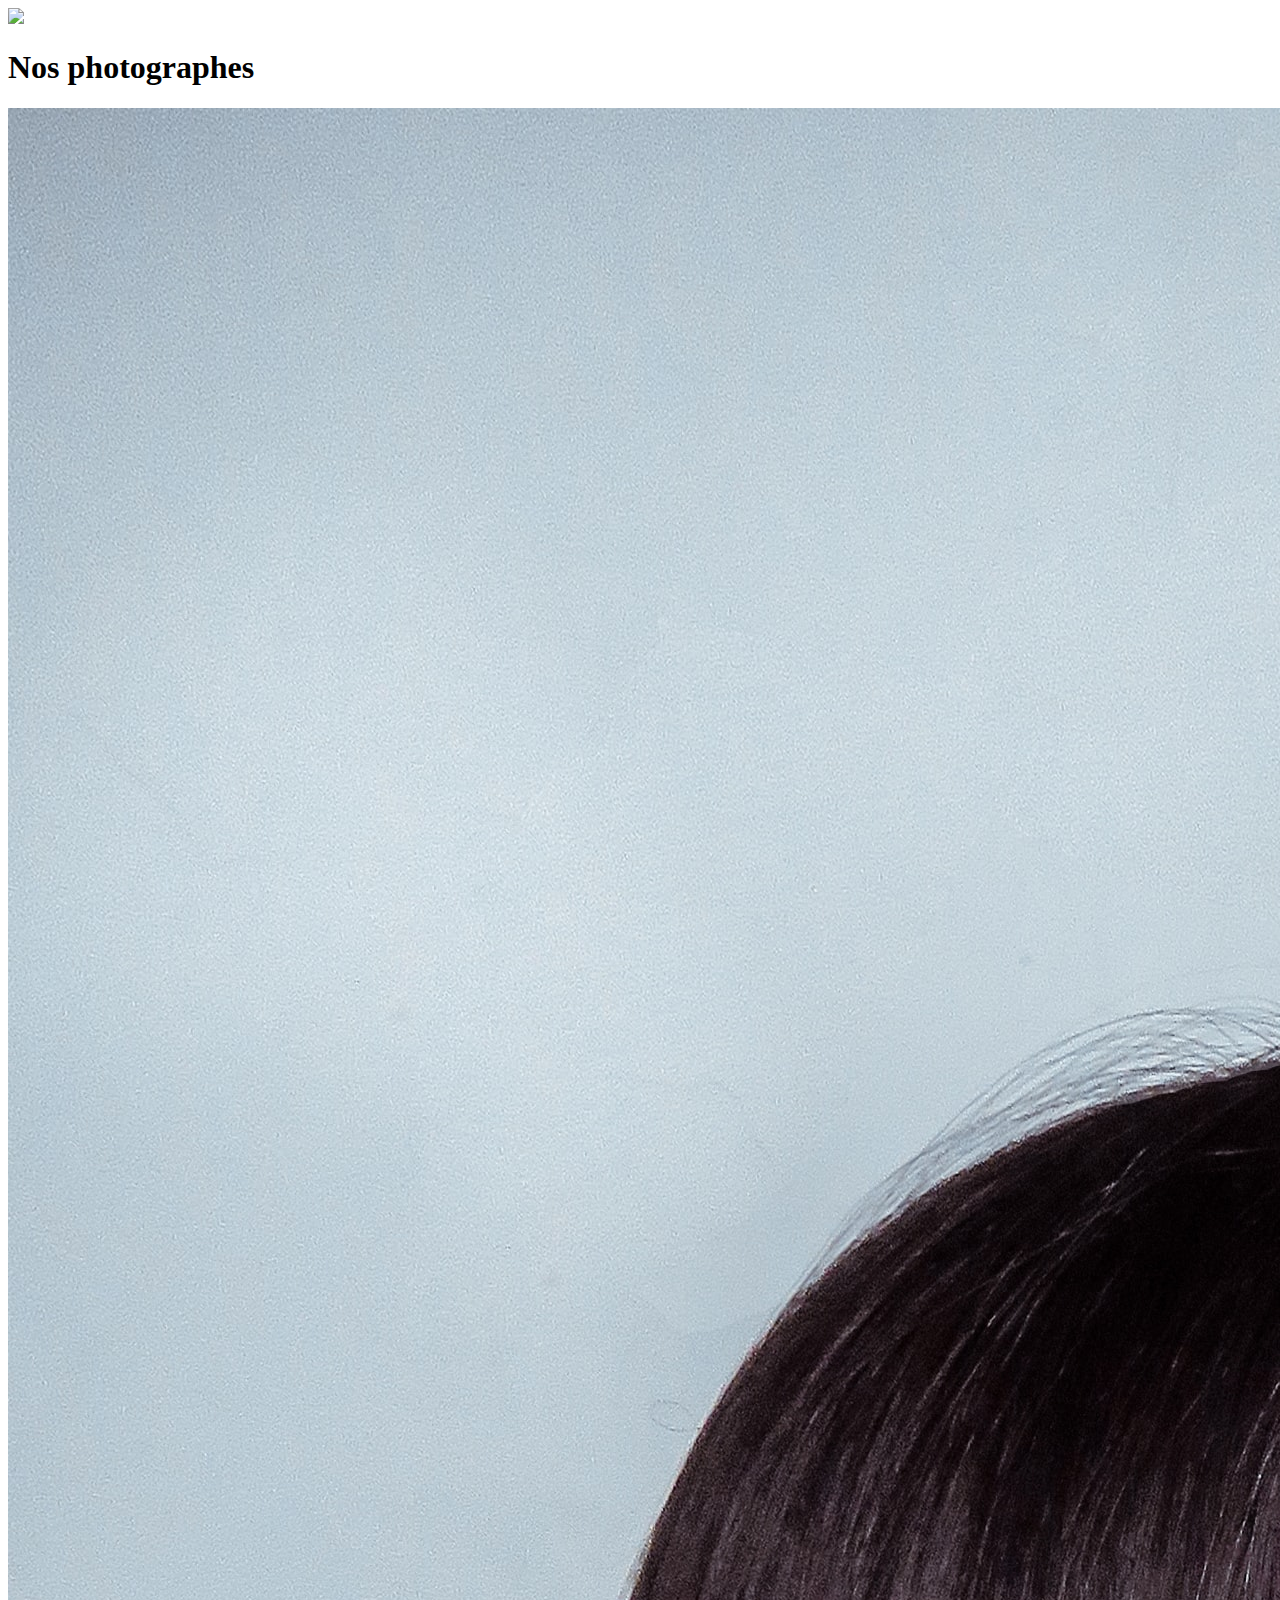
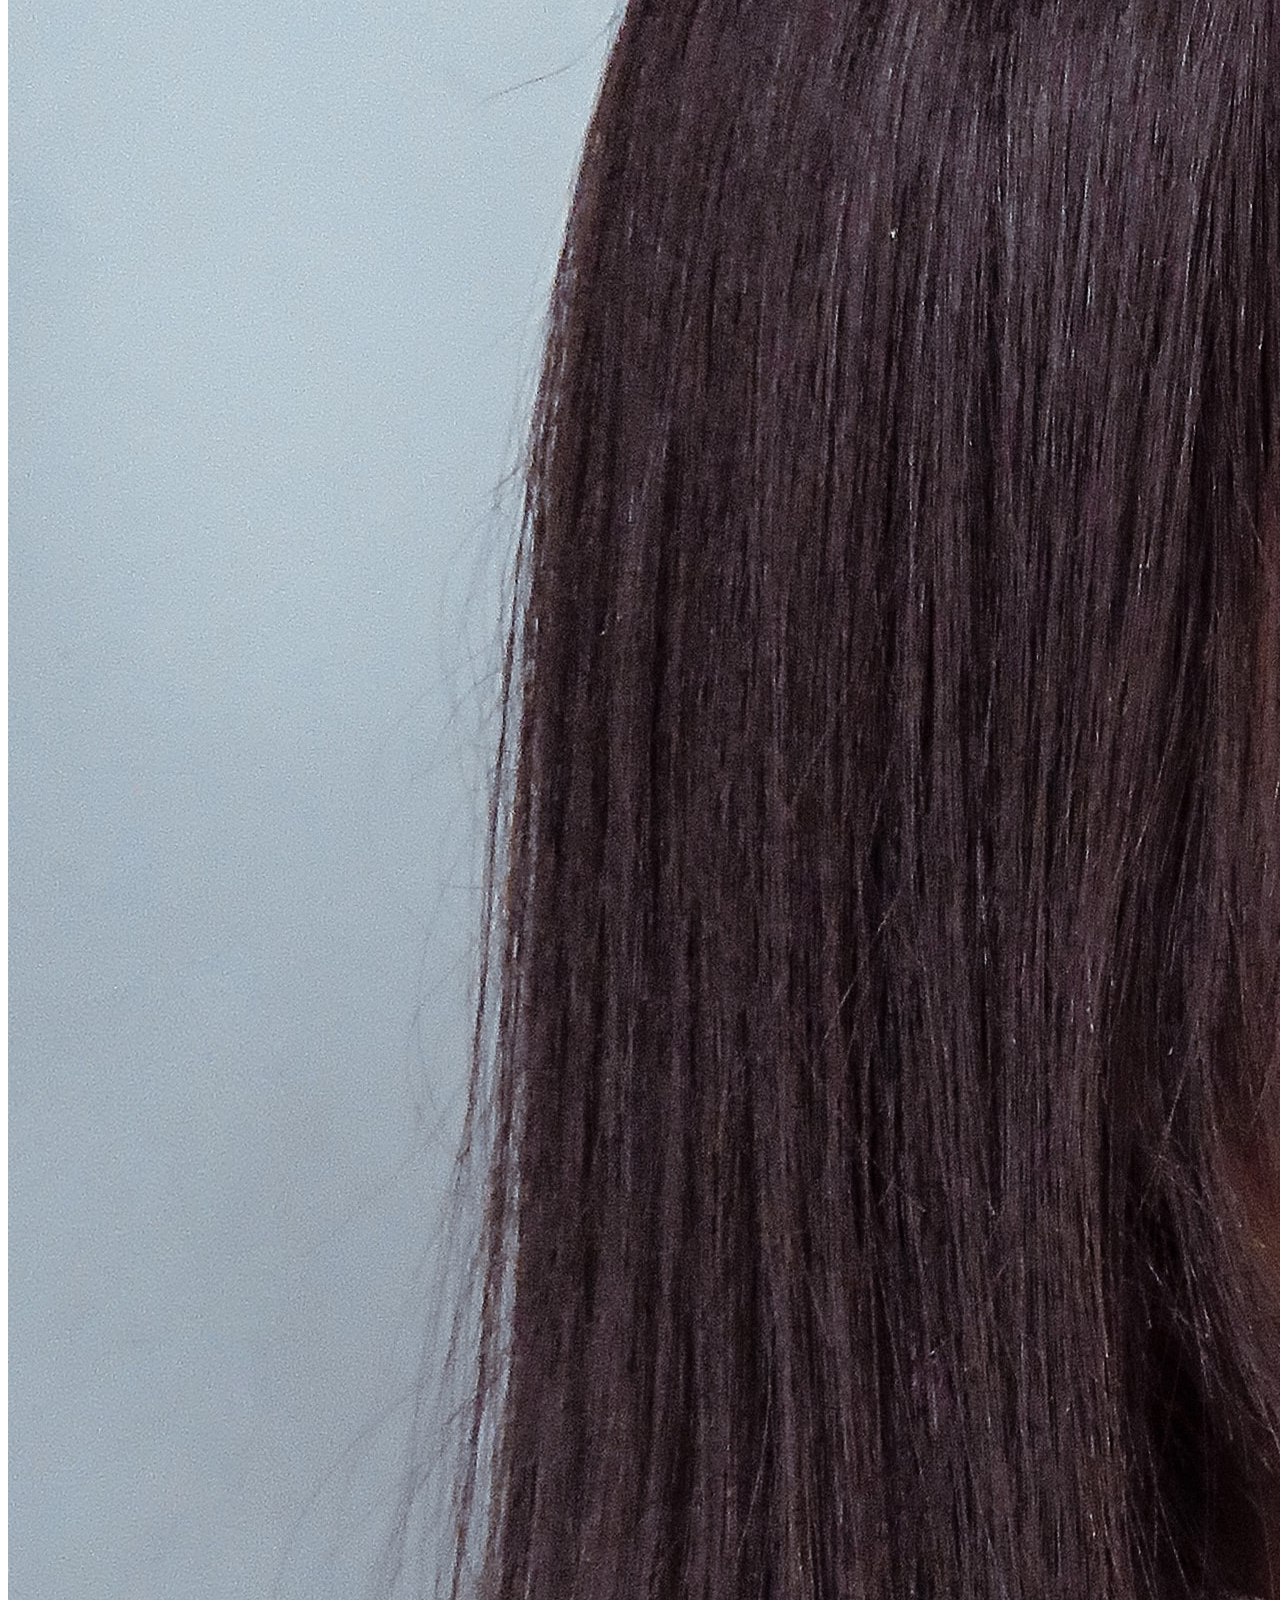
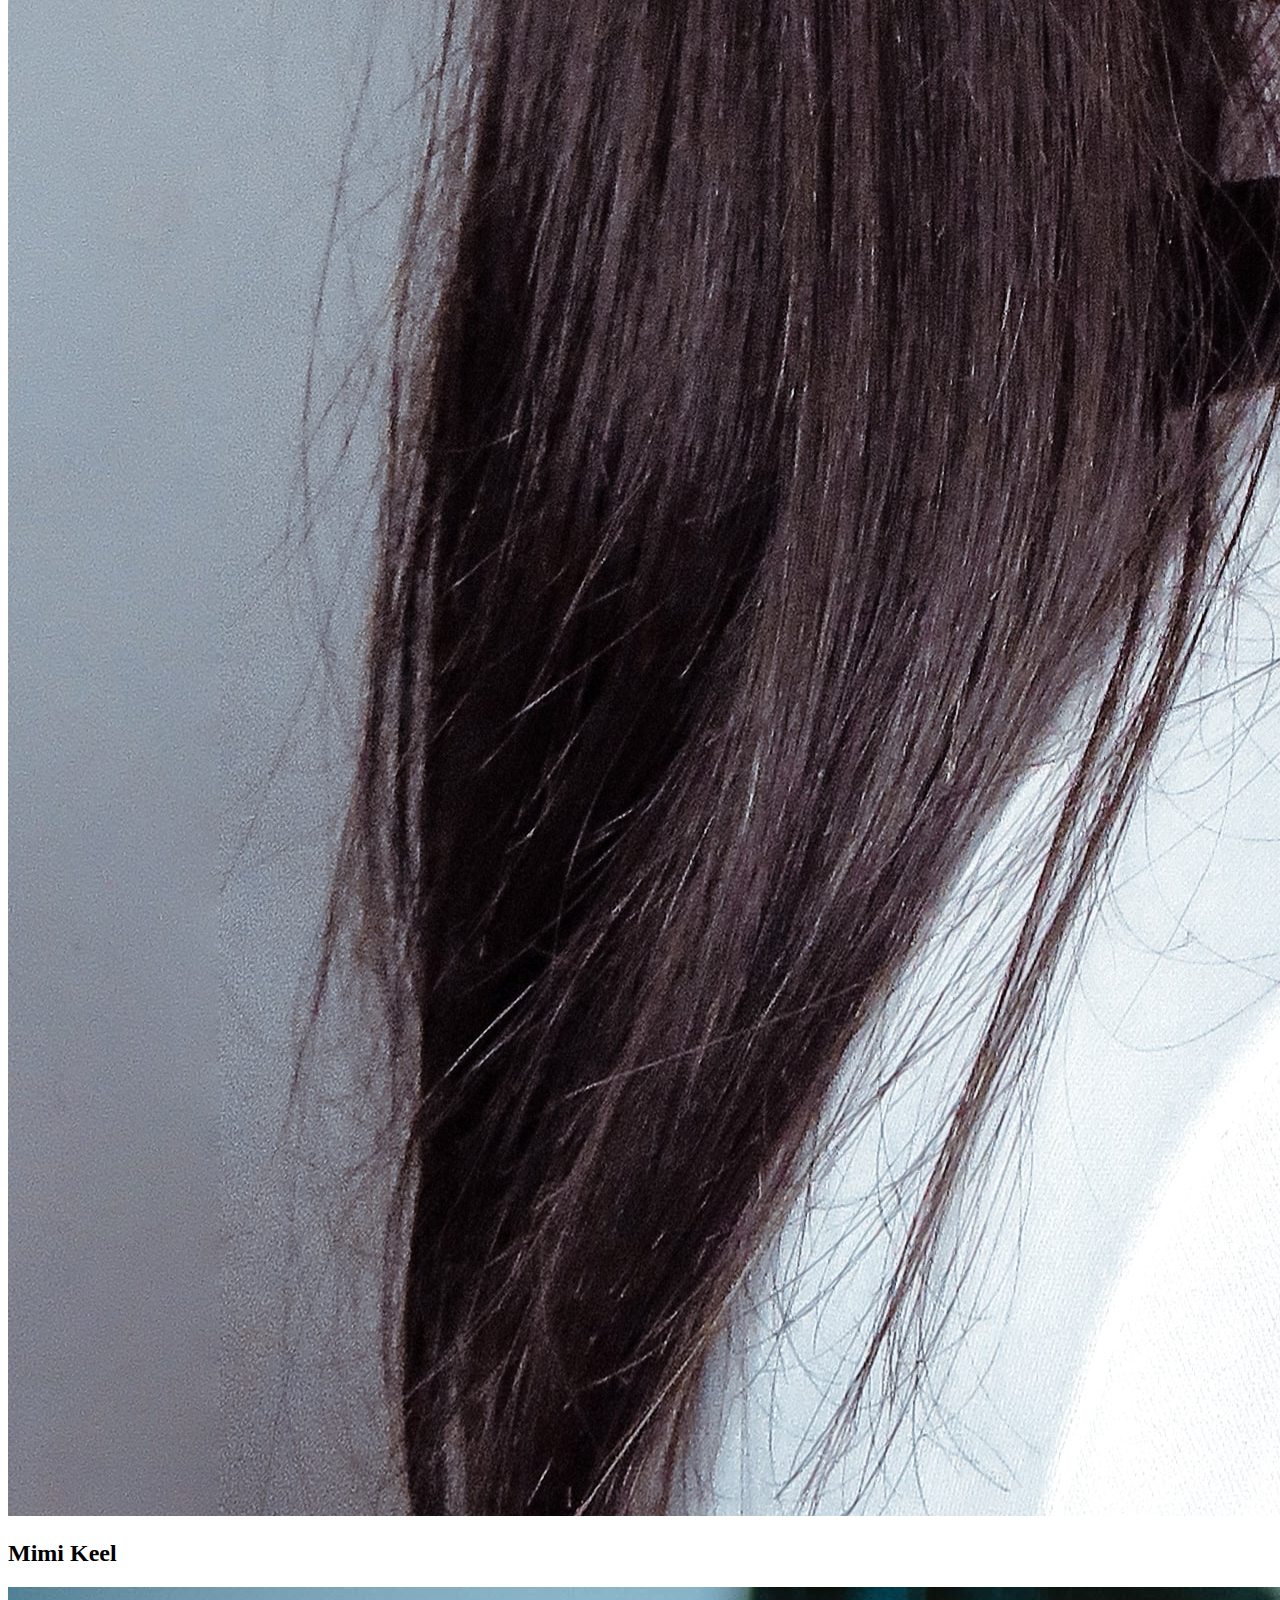
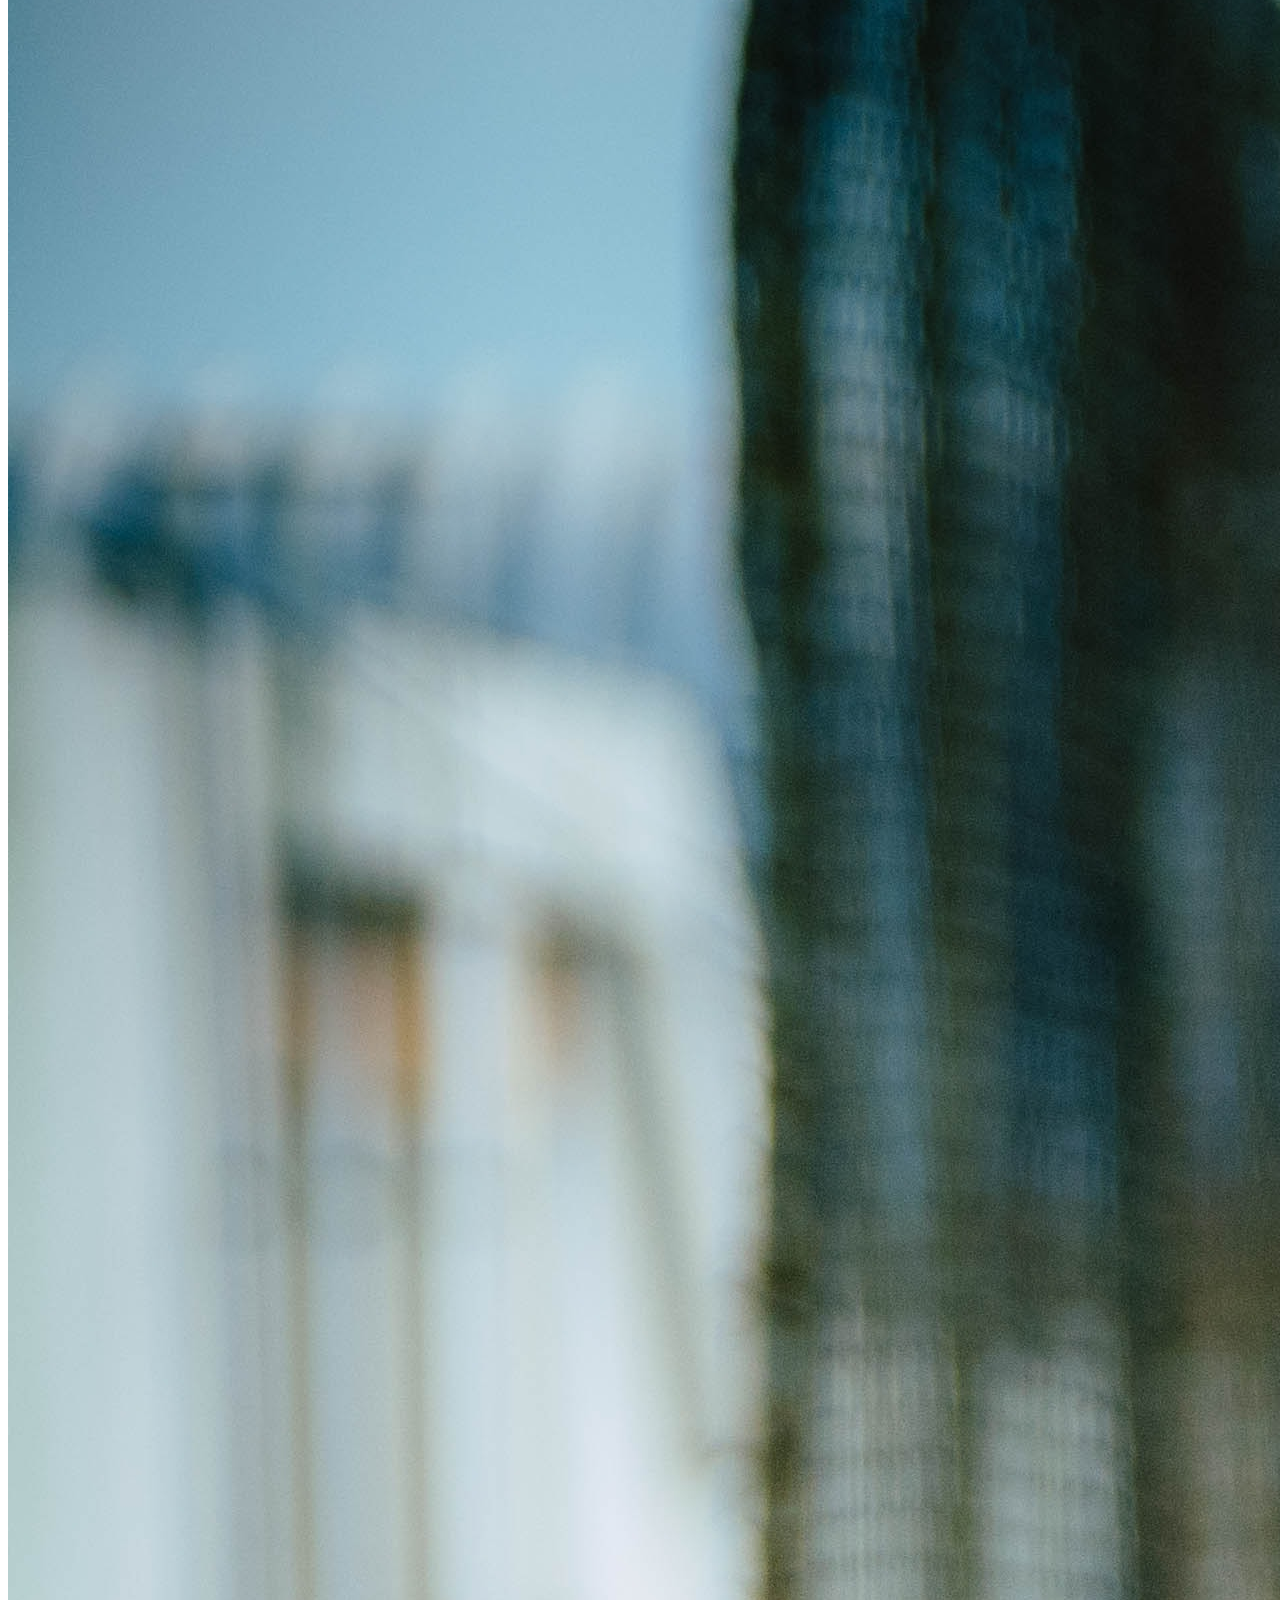
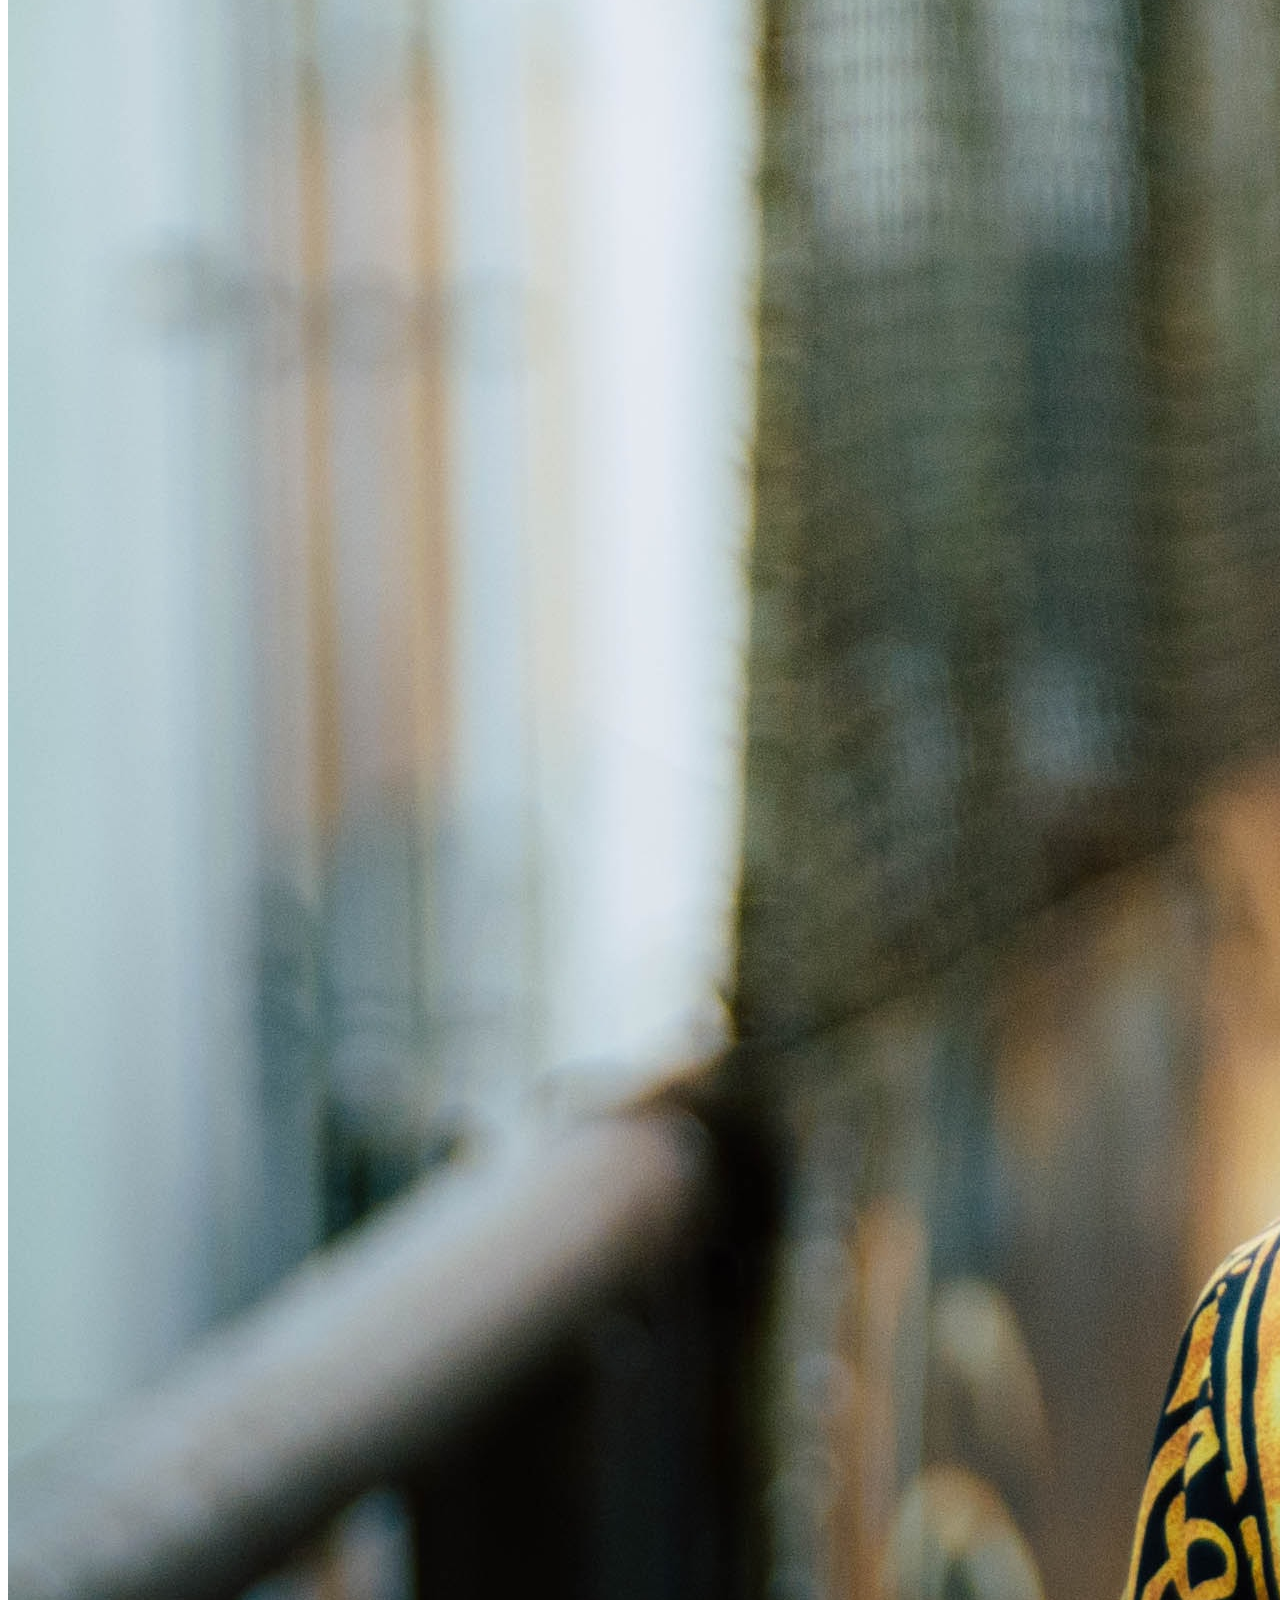
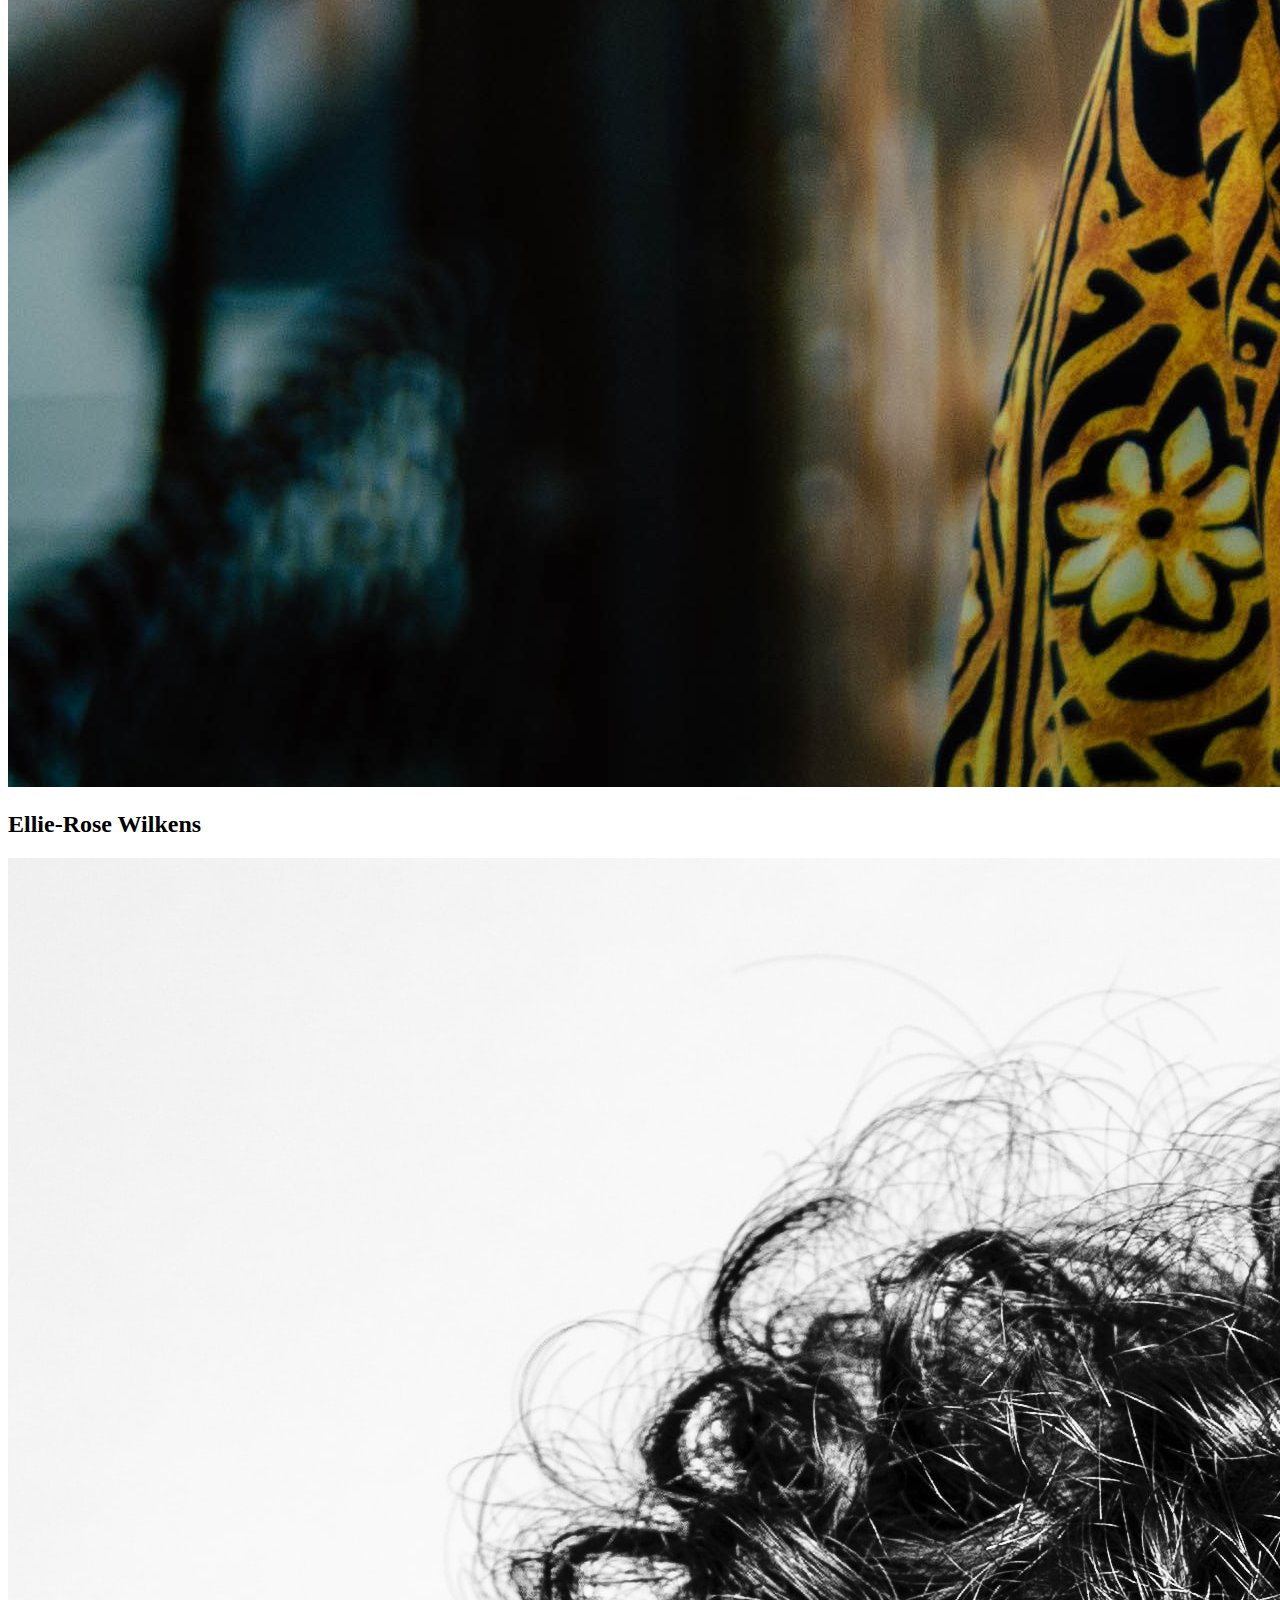
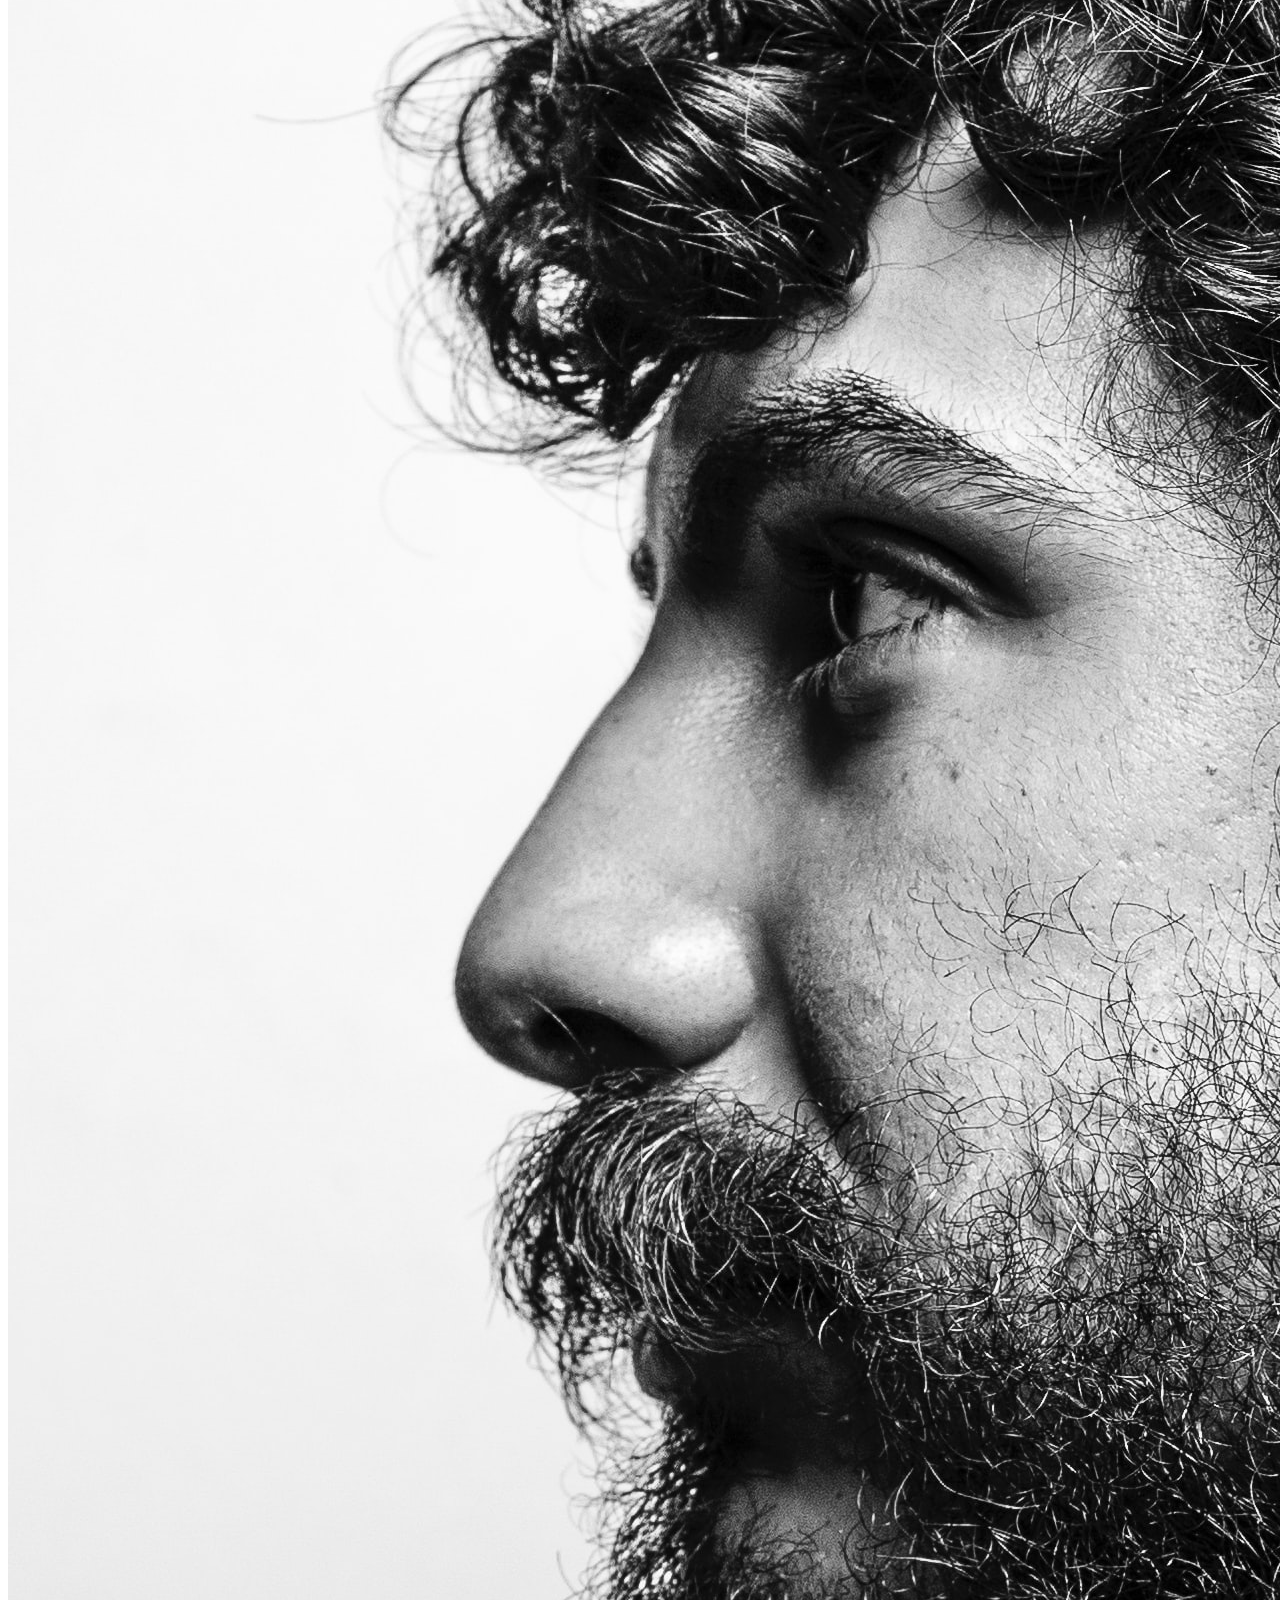
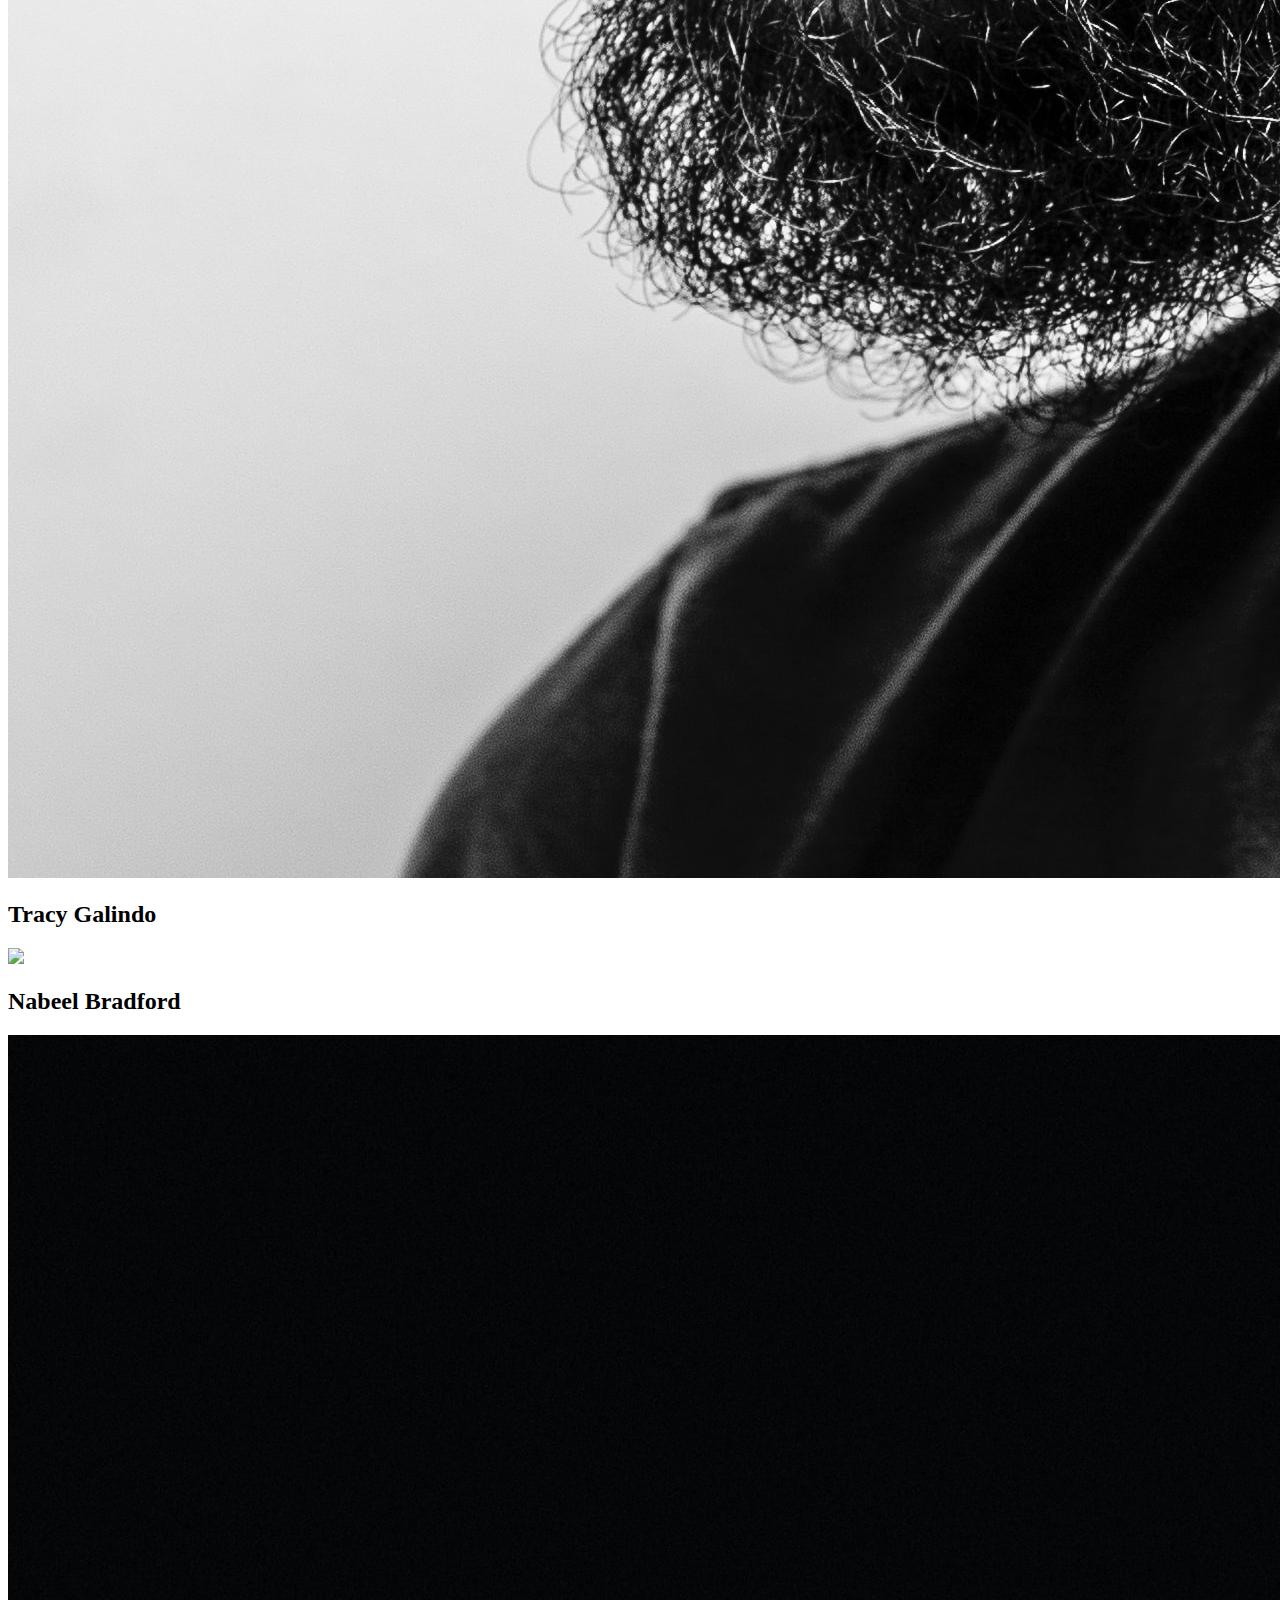
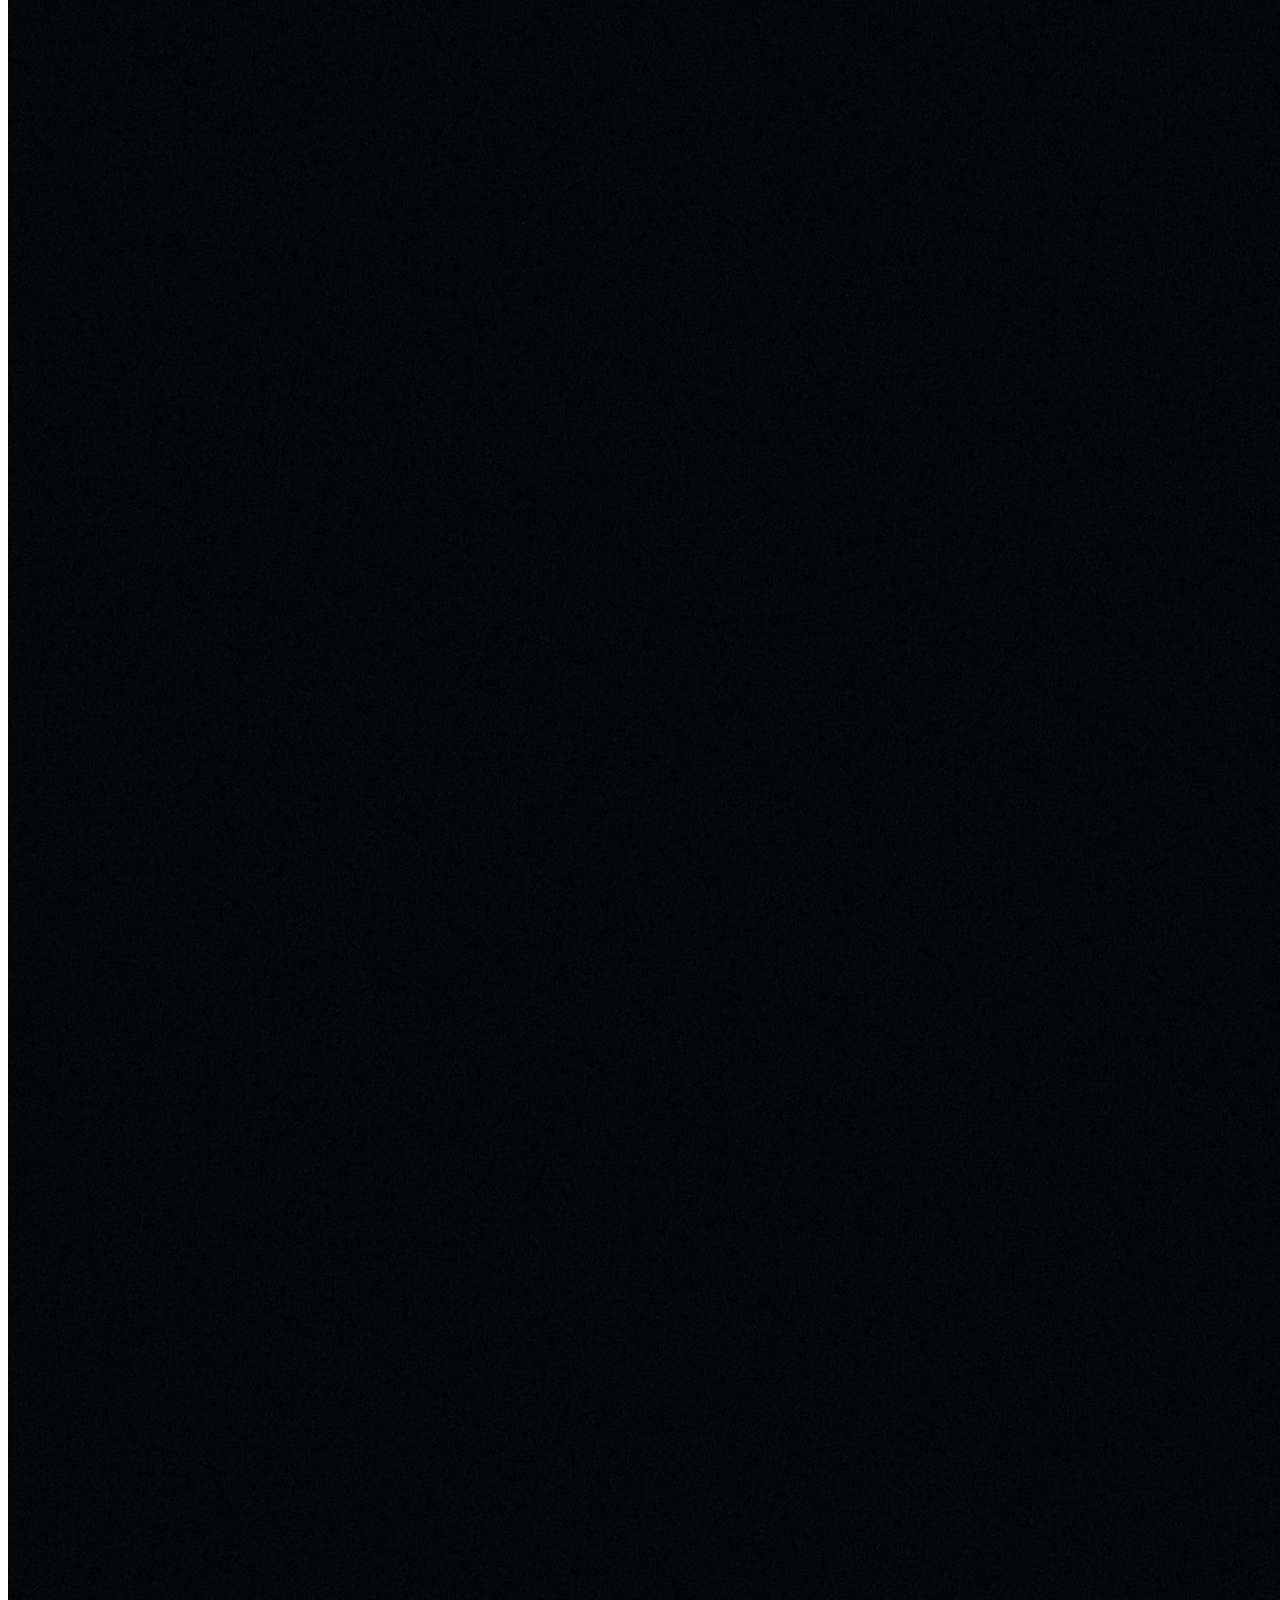
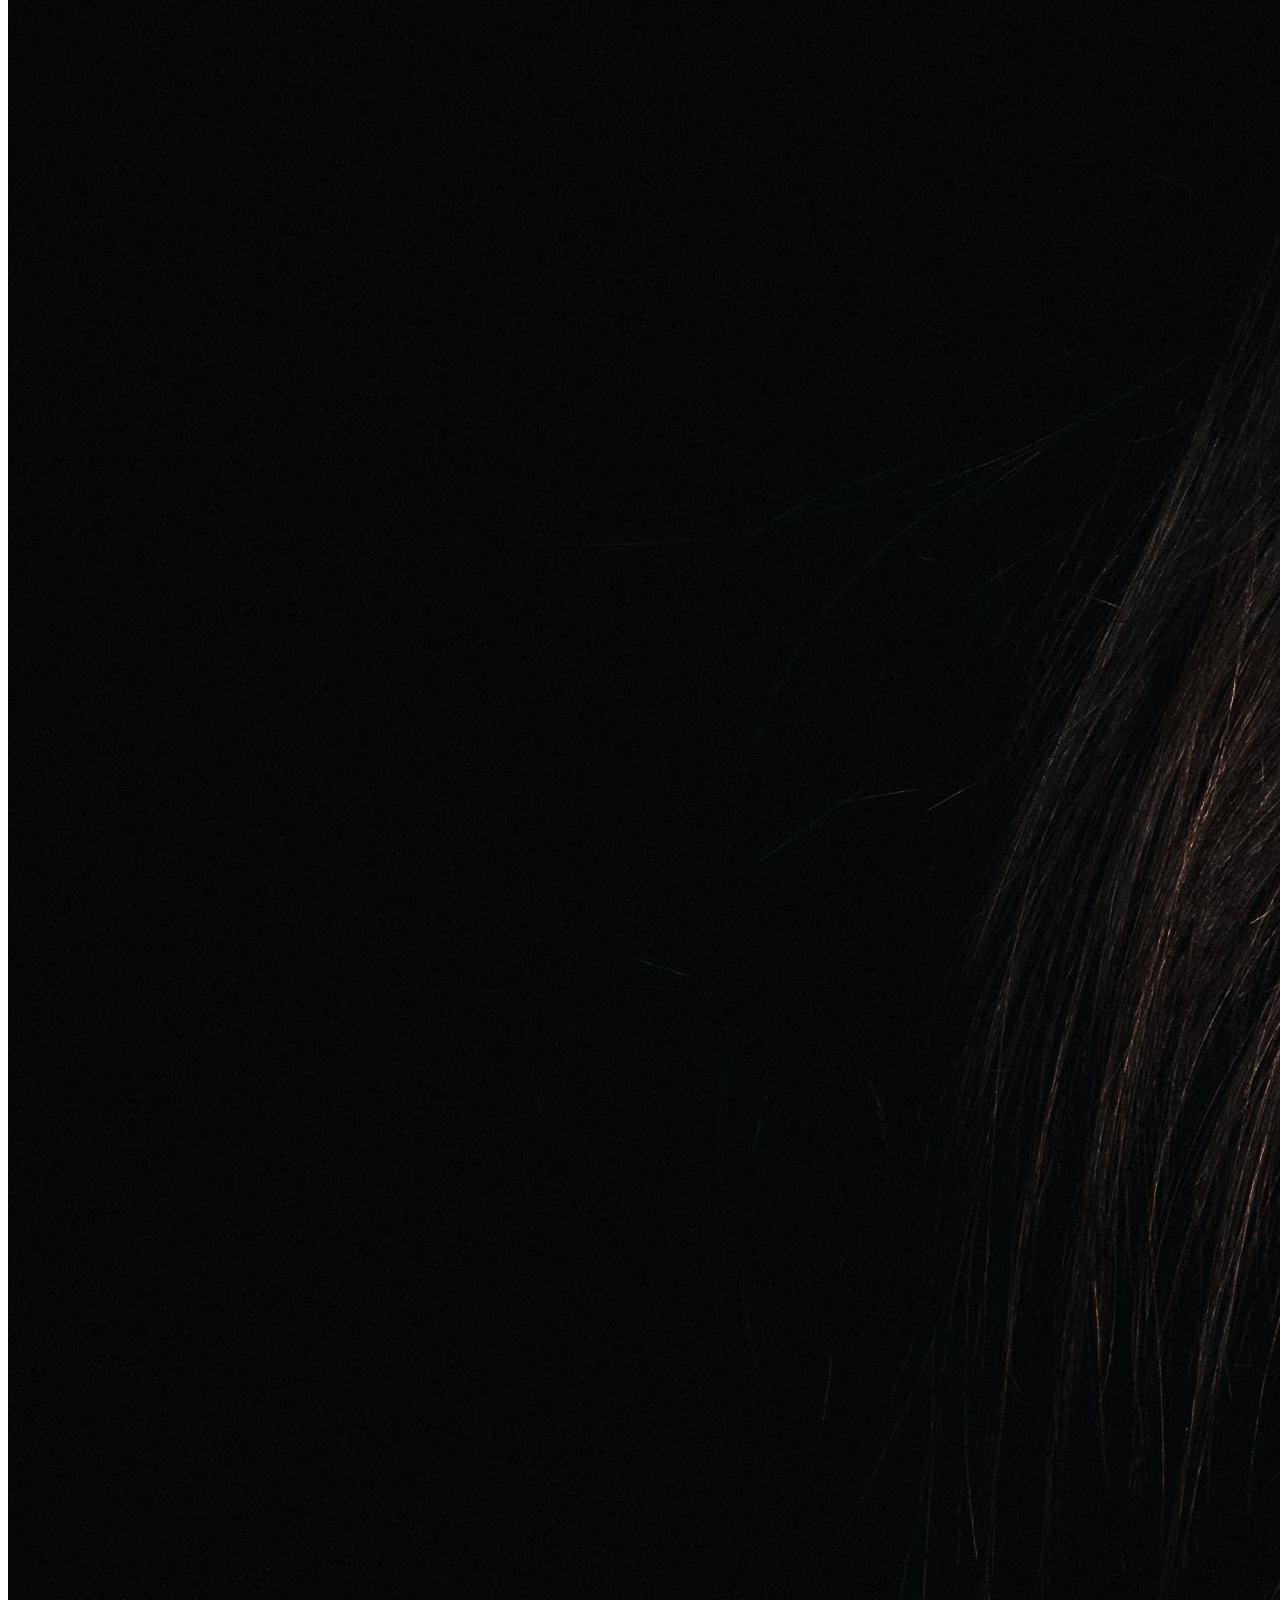
==== index.html @ 3bd99cae "Project retake starts now." ====
<!DOCTYPE html>
<html>
  <head>
    <link href="css/style.css" rel="stylesheet" type="text/css" />
    <meta charset="utf-8">
    <link rel="icon" type="image/png" href="assets/favicon.ico">
    <link href="https://fonts.googleapis.com/css?family=DM+Sans&display=swap" rel="stylesheet">
    <title>Fisheye</title>
  </head>
  <body>
    <header>
        <img src="assets/images/logo.png" class="logo" />
        <h1>Nos photographes</h1>
    </header>
    <main id="main">
        <div class="photographer_section"></div>
    </main>
    <script src="scripts/factories/Photographer.js" type="module"></script>
    <script src="scripts/pages/index.js" type="module"></script>
    <script src="scripts/pages/photographer.js" type="module"></script>
  </body>
</html>
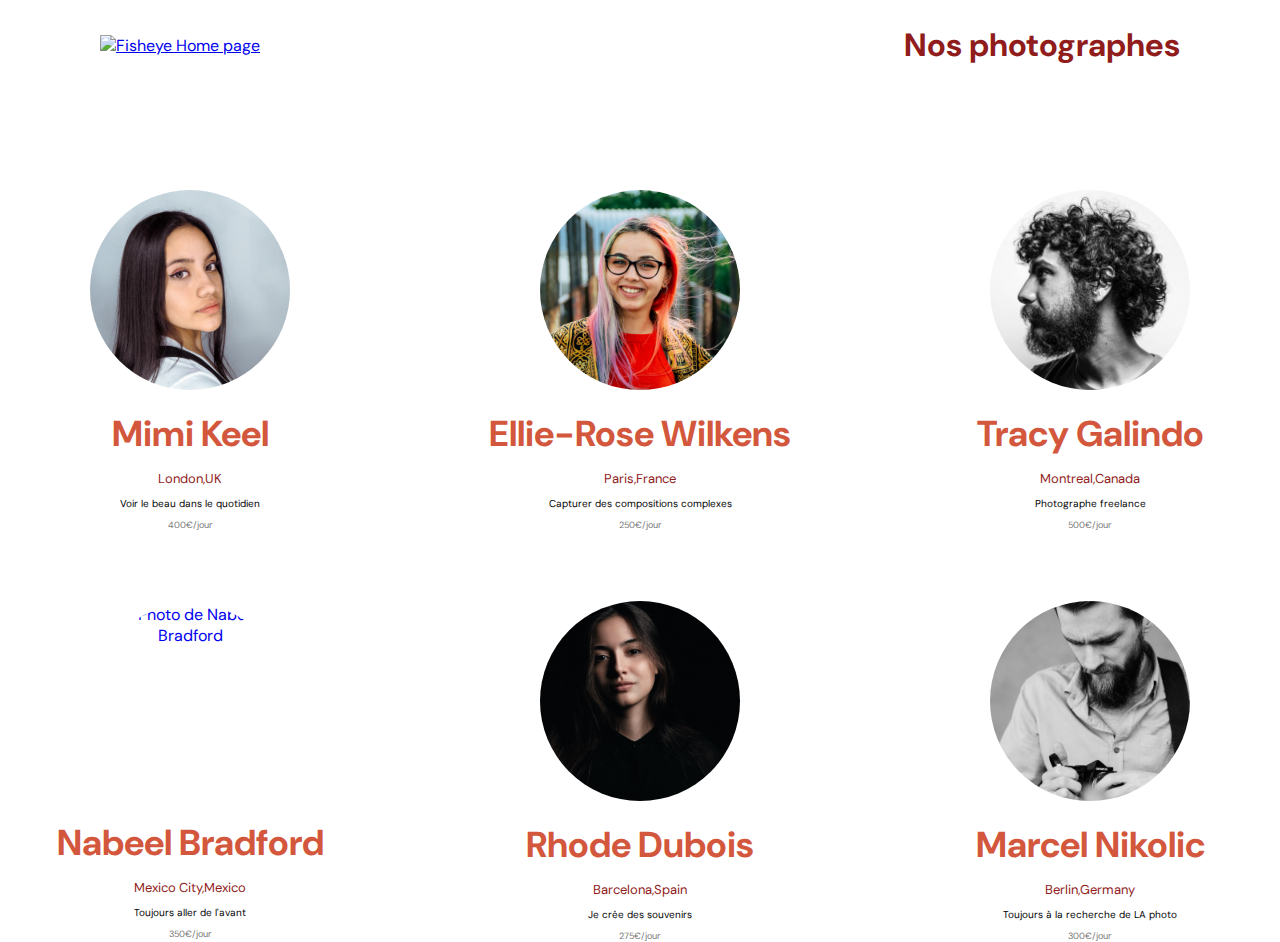
==== commit 570538a6: "Lightbox is working, navigation by arrows and keyboard." ====
--- a/index.html
+++ b/index.html
@@ -9,7 +9,9 @@
   </head>
   <body>
     <header>
-        <img src="assets/images/logo.png" class="logo" />
+      <a href="./index.html">
+        <img src="assets/images/logo.png" class="logo" alt="Fisheye Home page"/>
+      </a>
         <h1>Nos photographes</h1>
     </header>
     <main id="main">
@@ -17,6 +19,5 @@
     </main>
     <script src="scripts/factories/Photographer.js" type="module"></script>
     <script src="scripts/pages/index.js" type="module"></script>
-    <script src="scripts/pages/photographer.js" type="module"></script>
   </body>
 </html>--- a/css/style.css
+++ b/css/style.css
@@ -0,0 +1,93 @@
+@import url("photographer.css");
+
+body {
+    font-family: "DM Sans", sans-serif;
+    margin: 0;
+}
+
+
+header {
+    display: flex;
+    flex-direction: row;
+    justify-content: space-between;
+    align-items: center;
+    height: 90px;
+}
+
+h1 {
+    color: #901C1C;
+    margin-right: 100px;
+}
+
+.logo {
+    height: 50px;
+    margin-left: 100px;
+}
+
+.photographer_section {
+    display: grid;
+    grid-template-columns: 1fr 1fr 1fr;
+    gap: 70px;
+    margin-top: 100px;
+}
+
+.photographer_section article {
+    justify-self: center;
+    display: flex;
+    justify-content: center;
+    align-items: center;
+    flex-direction: column;
+}
+
+.photographer_section article a {
+    text-align: center;
+    text-decoration: none;
+}
+
+.photographer_section article a:hover {
+    cursor: pointer;
+}
+
+.photographer_section article h2 {
+    color: #D3573C;
+    font-size: 36px;
+    margin-top: 15px;
+    margin-bottom: 0;
+}
+
+.photographer_section article:hover h2 {
+    color: #FFA895;
+}
+
+.photographer_section article img {
+    max-width: 200px;
+    max-height: 200px;
+    min-width: 200px;
+    min-height: 200px;
+    width: 100%;
+    height: auto;
+    border-radius: 50%;
+    object-fit: cover;
+}
+
+.photographer_section article p {
+    margin-bottom: 0;
+}
+
+.photographer_section article .tagline {
+    font-size: 10px;
+    line-height: 13px;
+    color: #000;
+}
+
+.photographer_section article .location {
+    font-size: 13px;
+    line-height: 17px;
+    color: #901C1C;
+}
+
+.photographer_section article .price {
+    font-size: 9px;
+    line-height: 12px;
+    color: #757575;
+}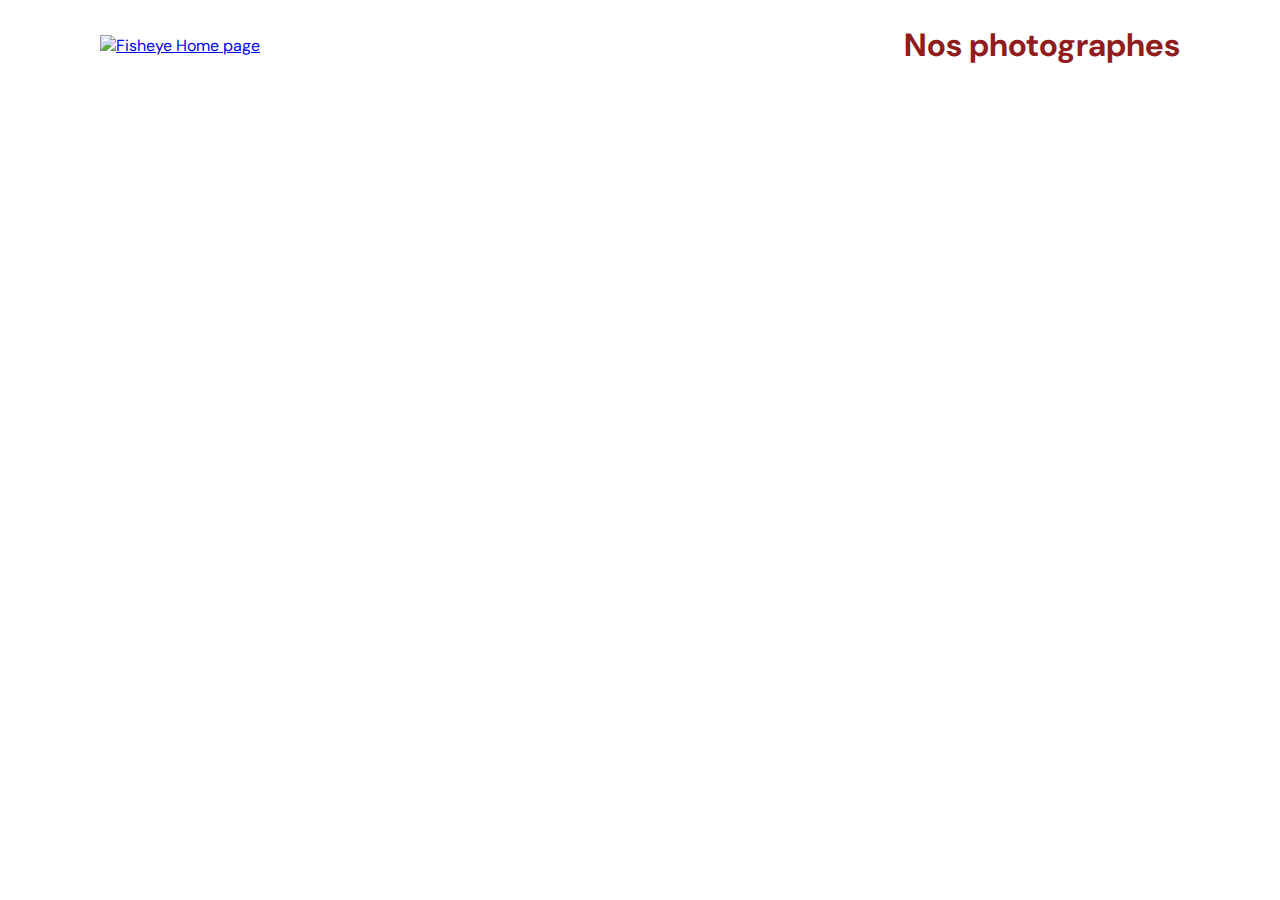
==== commit 91286f5b: "Filter and likes counter have been implemented." ====
--- a/index.html
+++ b/index.html
@@ -17,7 +17,7 @@
     <main id="main">
         <div class="photographer_section"></div>
     </main>
-    <script src="scripts/factories/Photographer.js" type="module"></script>
+    <script src="scripts/factories/photographer.js" type="module"></script>
     <script src="scripts/pages/index.js" type="module"></script>
   </body>
 </html>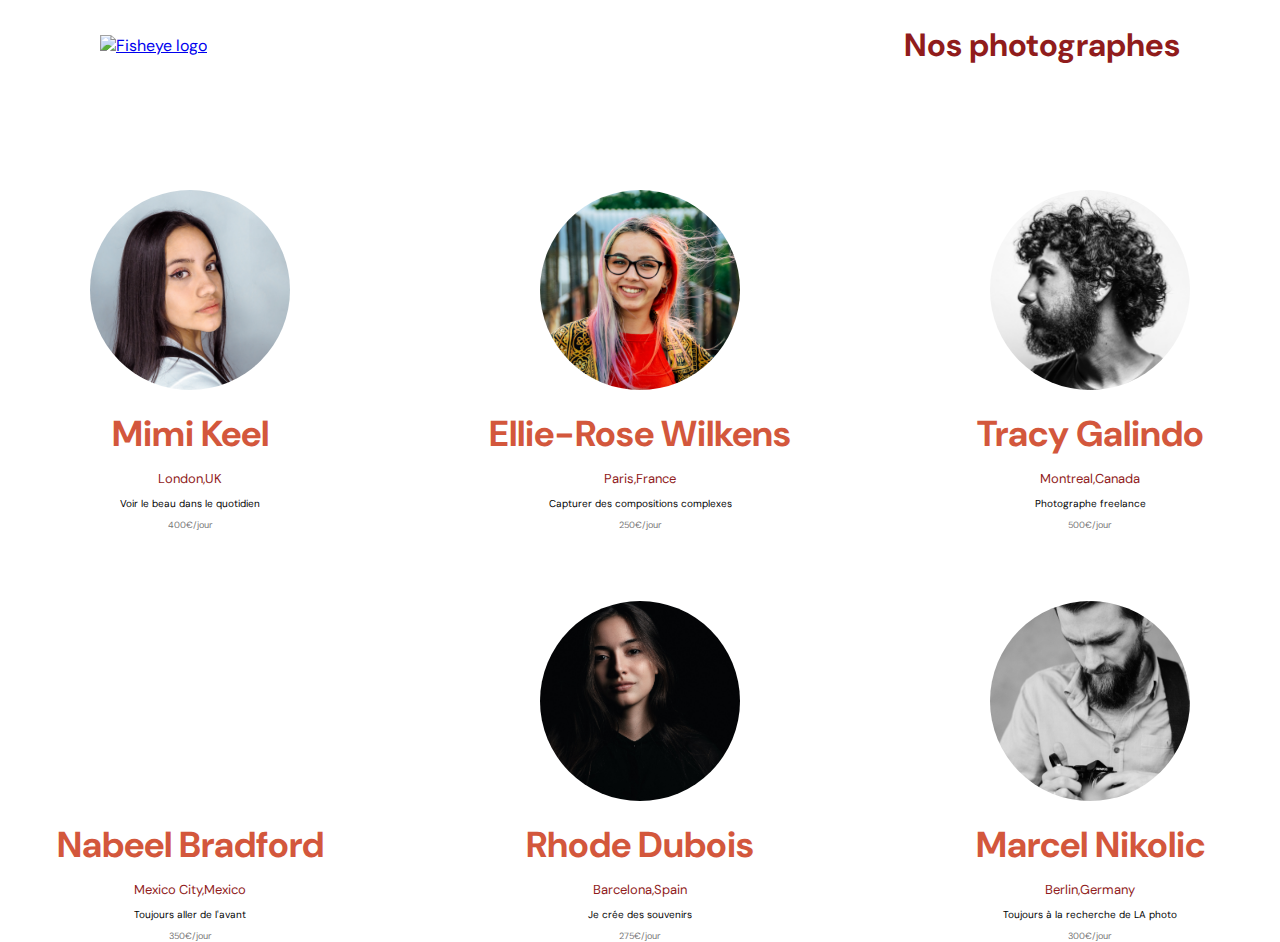
==== commit b236c1fb: "Accessibility is handled." ====
--- a/index.html
+++ b/index.html
@@ -9,13 +9,13 @@
   </head>
   <body>
     <header>
-      <a href="./index.html">
-        <img src="assets/images/logo.png" class="logo" alt="Fisheye Home page"/>
+      <a href="./index.html" aria-label="Fisheye Home page">
+        <img src="assets/images/logo.png" class="logo" alt="Fisheye logo"/>
       </a>
         <h1>Nos photographes</h1>
     </header>
     <main id="main">
-        <div class="photographer_section"></div>
+        <section class="photographer_section"></section>
     </main>
     <script src="scripts/factories/photographer.js" type="module"></script>
     <script src="scripts/pages/index.js" type="module"></script>
